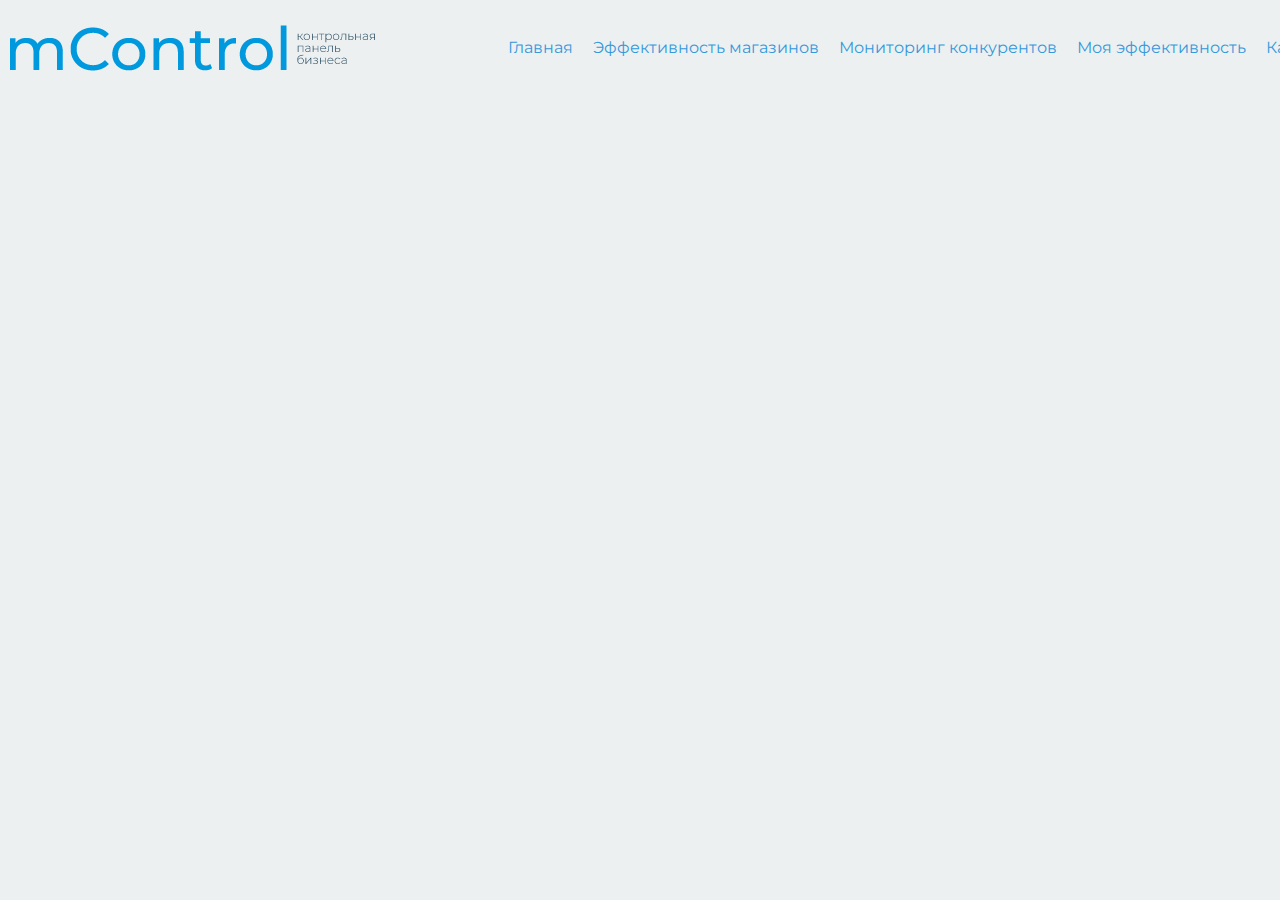
==== index.html @ c873a271 "Создана базовая структура проекта, добавлен header" ====
<!DOCTYPE html>
<html lang="ru">
<head>
    <meta charset="UTF-8">
    <meta name="viewport" content="width=device-width, initial-scale=1.0">
    <title>mControl - контрольная панель бизнеса</title>
    <link rel="stylesheet" href="css/main.css">
</head>
<body>
    <main class="main">
        <header class="header">
            <div class="logo"></div>
            <nav class="nav">
                <ul class="menu">
                    <li>Главная</li>
                    <li>Эффективность магазинов</li>
                    <li>Мониторинг конкурентов</li>
                    <li>Моя эффективность</li>
                    <li>Календарь</li>
                </ul>
            </nav>
        </header>
    </main>
</body>
</html>
---- css/main.css ----
@import url("https://fonts.googleapis.com/css2?family=Montserrat:wght@100;300;400;500;700;900&display=swap");
* {
  margin: 0;
  padding: 0;
  border: 0;
}

*, *:before, *:after {
  box-sizing: border-box;
  -moz-box-sizing: border-box;
  -webkit-box-sizing: border-box;
}

:focus, :active {
  outline: none;
}

a:focus, a:active {
  outline: none;
}

nav, header, footer, aside {
  display: block;
}

html, body {
  height: 100%;
  width: 100%;
  font-size: 100%;
  line-height: 1;
  font-size: 14px;
  -ms-text-size-adjust: 100%;
  -moz-text-size-adjust: 100%;
  -webkit-text-size-adjust: 100%;
}

input, button, textarea {
  font-family: inherit;
}

input::-ms-clear {
  display: none;
}

button {
  cursor: pointer;
}

button::-moz-focus-inner {
  padding: 0;
  border: 0;
}

a, a:visited {
  text-decoration: none;
}

a:hover {
  text-decoration: none;
}

ul, li {
  list-style: none;
}

img {
  vertical-align: top;
}

h1, h2, h3, h4, h5, h6 {
  font-size: inherit;
  font-weight: 400;
}

body {
  font-family: 'Montserrat', sans-serif;
  font-size: 16px;
  background-color: #ecf0f1;
}

body .main {
  width: 1366px;
  display: flex;
  margin: 0 auto;
}

body .main .header {
  width: 100%;
  display: flex;
  justify-content: space-between;
  align-items: center;
  margin: 25px 0;
}

body .main .header .logo {
  background: url(../img/Logo.png) no-repeat;
  width: 365px;
  height: 46px;
  margin: 0 0 0 10px;
}

body .main .header .menu {
  display: flex;
  margin: 0 10px 0 0;
}

body .main .header .menu li {
  margin-right: 20px;
  color: #3498db;
  font-weight: 400;
}

body .main .header .menu li:last-child {
  margin-right: 0;
}
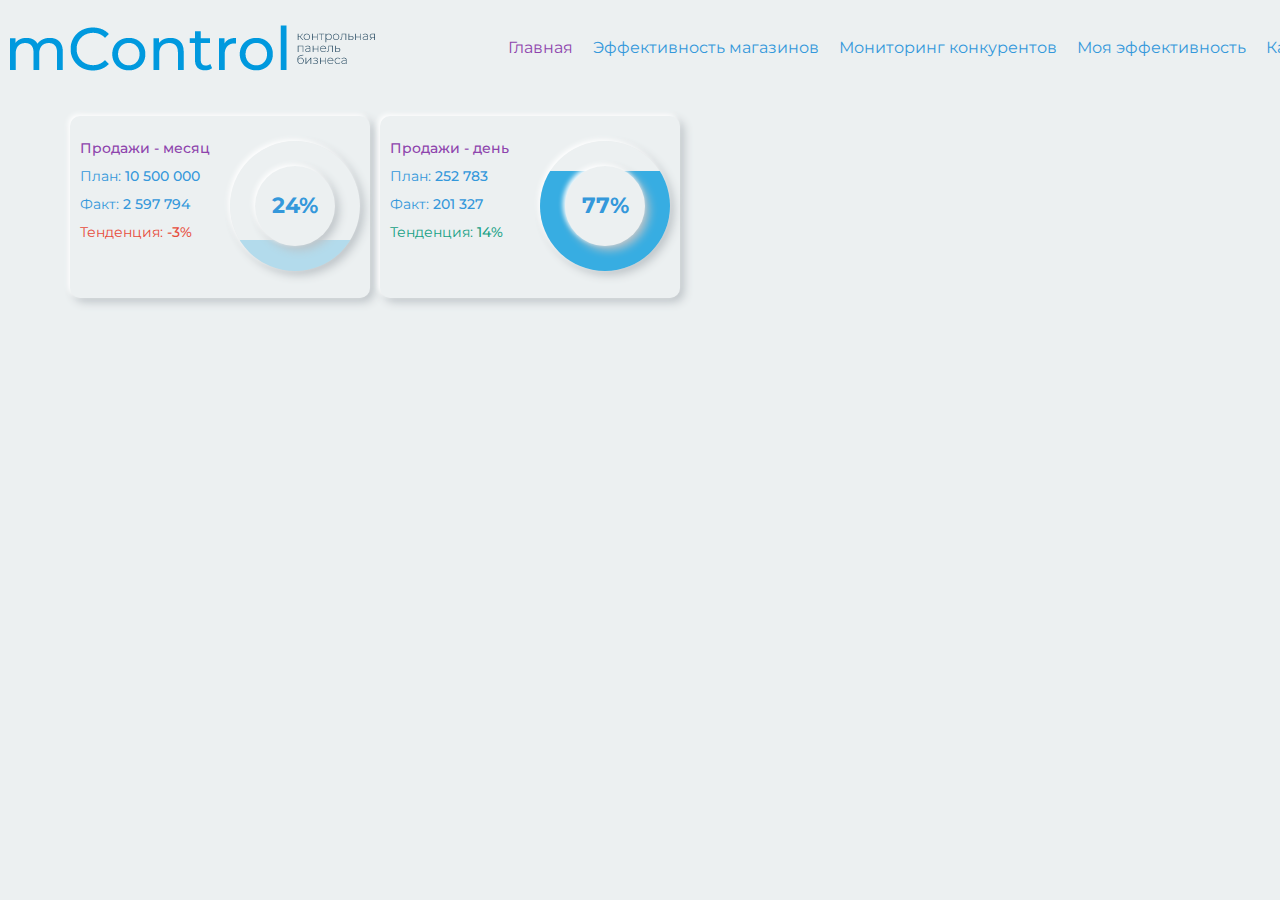
==== commit 85d66a6b: "Добавлены две карточки в категорию "Контент"." ====
--- a/index.html
+++ b/index.html
@@ -12,7 +12,7 @@
             <div class="logo"></div>
             <nav class="nav">
                 <ul class="menu">
-                    <li>Главная</li>
+                    <li class="active">Главная</li>
                     <li>Эффективность магазинов</li>
                     <li>Мониторинг конкурентов</li>
                     <li>Моя эффективность</li>
@@ -20,6 +20,59 @@
                 </ul>
             </nav>
         </header>
+
+        <content class="content">
+            <div class="card" id="monthPlan">
+                <div class="card-text">
+                    <div class="card-title">
+                        Продажи - месяц
+                    </div>
+                    <div class="card-plan">
+                        План: <span class="digit">10 500 000</span>
+                    </div>
+                    <div class="card-fact">
+                        Факт: <span class="digit">2 597 794</span>
+                    </div>
+                    <div class="card-tendention-red">
+                        Тенденция: <span class="digit-red">-3%</span>
+                    </div>
+                </div>
+                <div class="progress-bar">
+                    <div class="down-circle">
+                        <img class="progress-month" src="img/Rectangle.png" alt="">
+                        <div class="up-circle">
+                            <div class="percent">24%</div>
+                        </div>
+                    </div>
+                </div>
+            </div>
+
+            <div class="card" id="dayPlan">
+                <div class="card-text">
+                    <div class="card-title">
+                        Продажи - день
+                    </div>
+                    <div class="card-plan">
+                        План: <span class="digit">252 783</span>
+                    </div>
+                    <div class="card-fact">
+                        Факт: <span class="digit">201 327</span>
+                    </div>
+                    <div class="card-tendention-green">
+                        Тенденция: <span class="digit-green">14%</span>
+                    </div>
+                </div>
+                <div class="progress-bar">
+                    <div class="down-circle">
+                        <img class="progress-day" src="img/Rectangle.png" alt="">
+                        <div class="up-circle">
+                            <div class="percent">77%</div>
+                        </div>
+                    </div>
+                </div>
+            </div>
+            
+        </content>
     </main>
 </body>
 </html>--- a/css/main.css
+++ b/css/main.css
@@ -75,12 +75,14 @@
 body {
   font-family: 'Montserrat', sans-serif;
   font-size: 16px;
+  font-weight: 400;
   background-color: #ecf0f1;
 }
 
 body .main {
   width: 1366px;
   display: flex;
+  flex-direction: column;
   margin: 0 auto;
 }
 
@@ -89,7 +91,7 @@
   display: flex;
   justify-content: space-between;
   align-items: center;
-  margin: 25px 0;
+  margin: 25px 0 45px 0;
 }
 
 body .main .header .logo {
@@ -107,9 +109,125 @@
 body .main .header .menu li {
   margin-right: 20px;
   color: #3498db;
-  font-weight: 400;
+  font-weight: inherit;
 }
 
 body .main .header .menu li:last-child {
   margin-right: 0;
 }
+
+body .main .header .menu .active {
+  color: #8e44ad;
+}
+
+body .main .content {
+  margin: 0 60px 45px 60px;
+  display: flex;
+}
+
+body .main .content .card {
+  background-color: #ecf0f1;
+  display: flex;
+  justify-content: space-between;
+  width: 300px;
+  height: 182px;
+  margin-left: 10px;
+  font-size: 14px;
+  border-radius: 10px;
+  box-shadow: -2px -2px 5px #fff, 4px 4px 10px #bdc3c7;
+  -webkit-border-radius: 10px;
+  -moz-border-radius: 10px;
+  -ms-border-radius: 10px;
+  -o-border-radius: 10px;
+}
+
+body .main .content .card .card-text {
+  margin: 25px 0 0 10px;
+}
+
+body .main .content .card .card-text .card-title {
+  font-weight: 500;
+  color: #8e44ad;
+  margin-bottom: 14px;
+}
+
+body .main .content .card .card-text .card-plan, body .main .content .card .card-text .card-fact {
+  color: #3498db;
+  margin-bottom: 14px;
+}
+
+body .main .content .card .card-text .card-tendention-red {
+  color: #e74c3c;
+}
+
+body .main .content .card .card-text .card-tendention-green {
+  color: #16a085;
+}
+
+body .main .content .card .card-text .digit {
+  font-weight: 500;
+}
+
+body .main .content .card .card-text .digit-red {
+  font-weight: 500;
+}
+
+body .main .content .card .card-text .digit-green {
+  font-weight: 500;
+}
+
+body .main .content .card .progress-bar {
+  position: relative;
+}
+
+body .main .content .card .progress-bar .down-circle {
+  position: absolute;
+  right: 10px;
+  top: 25px;
+  width: 130px;
+  height: 130px;
+  border-radius: 50%;
+  -webkit-border-radius: 50%;
+  -moz-border-radius: 50%;
+  -ms-border-radius: 50%;
+  -o-border-radius: 50%;
+  box-shadow: -2px -2px 5px #fff, 4px 4px 10px #bdc3c7;
+  overflow: hidden;
+}
+
+body .main .content .card .progress-bar .down-circle .progress-month {
+  position: absolute;
+  top: 99px;
+  opacity: 24%;
+}
+
+body .main .content .card .progress-bar .down-circle .progress-day {
+  position: absolute;
+  top: 30px;
+  opacity: 77%;
+}
+
+body .main .content .card .progress-bar .down-circle .up-circle {
+  position: absolute;
+  width: 80px;
+  height: 80px;
+  left: 25px;
+  top: 25px;
+  background-color: #ecf0f1;
+  border-radius: 50%;
+  -webkit-border-radius: 50%;
+  -moz-border-radius: 50%;
+  -ms-border-radius: 50%;
+  -o-border-radius: 50%;
+  box-shadow: -2px -2px 5px #fff, 4px 4px 10px #bdc3c7;
+  z-index: 13;
+}
+
+body .main .content .card .progress-bar .down-circle .up-circle .percent {
+  position: absolute;
+  font-size: 22px;
+  font-weight: 700;
+  color: #3498db;
+  left: 17px;
+  top: 29px;
+}
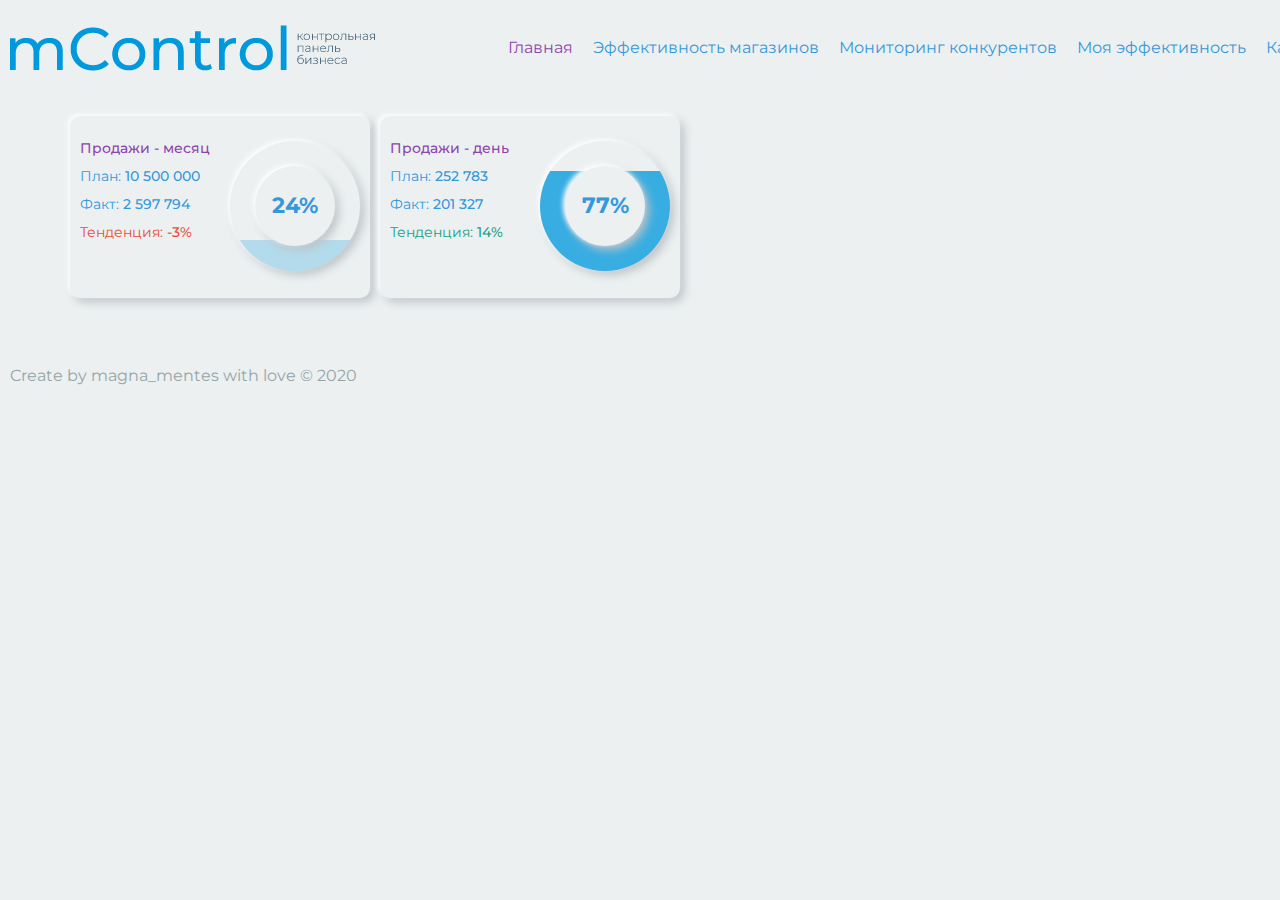
==== commit 89a680e5: "Добавлен footer" ====
--- a/index.html
+++ b/index.html
@@ -73,6 +73,10 @@
             </div>
             
         </content>
+
+        <footer class="footer">
+            <h2>Create by magna_mentes with love &copy 2020</h2>
+        </footer>
     </main>
 </body>
 </html>--- a/css/main.css
+++ b/css/main.css
@@ -220,7 +220,6 @@
   -ms-border-radius: 50%;
   -o-border-radius: 50%;
   box-shadow: -2px -2px 5px #fff, 4px 4px 10px #bdc3c7;
-  z-index: 13;
 }
 
 body .main .content .card .progress-bar .down-circle .up-circle .percent {
@@ -231,3 +230,12 @@
   left: 17px;
   top: 29px;
 }
+
+body .main .footer {
+  margin: 25px 0 25px 10px;
+}
+
+body .main .footer h2 {
+  color: #95a5a6;
+  font-size: 16px;
+}
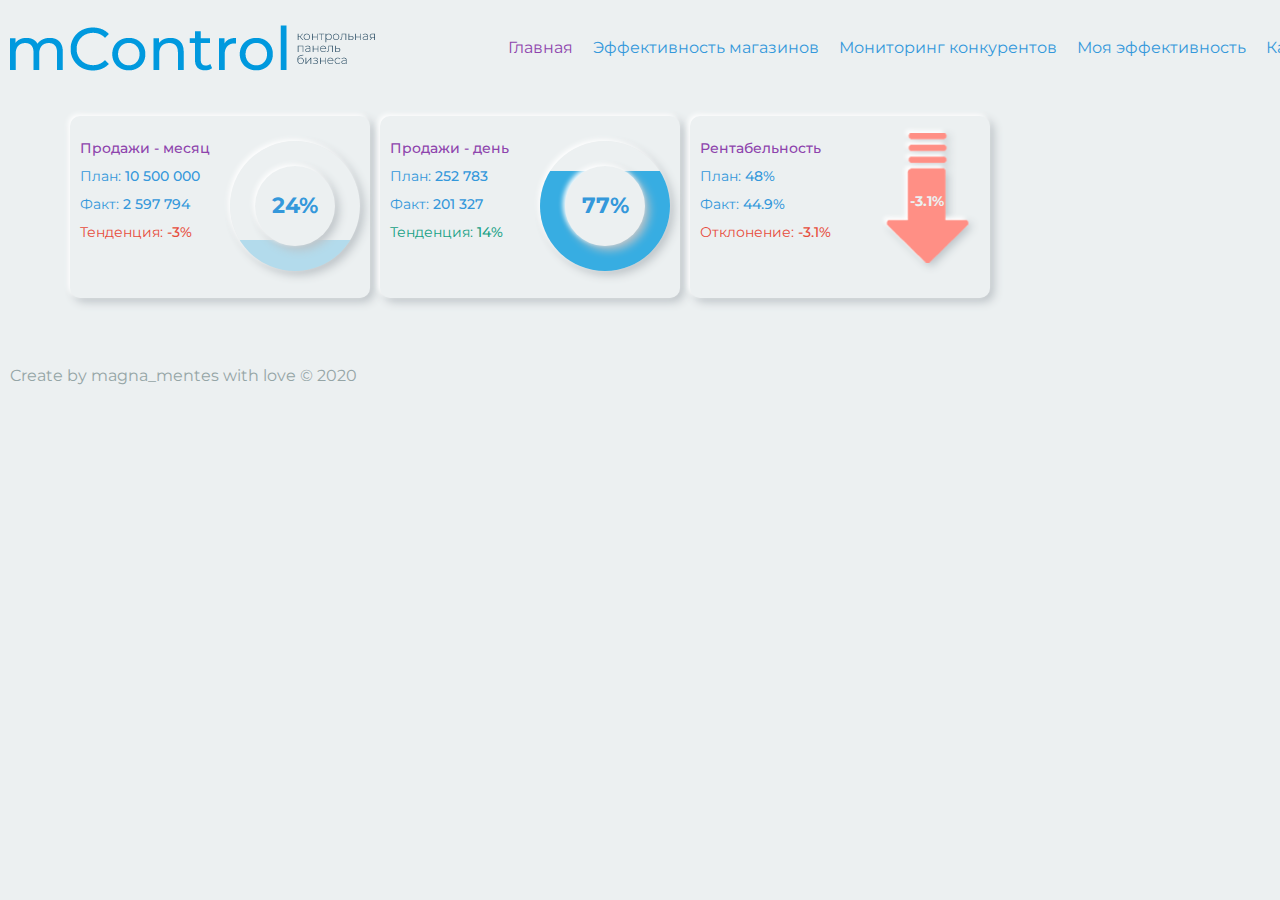
==== commit 3e3200a1: "Добавлена карточка рентабельность" ====
--- a/index.html
+++ b/index.html
@@ -71,6 +71,28 @@
                     </div>
                 </div>
             </div>
+
+            <div class="card" id="profitability">
+                <div class="card-text">
+                    <div class="card-title">
+                        Рентабельность
+                    </div>
+                    <div class="card-plan">
+                        План: <span class="digit">48%</span>
+                    </div>
+                    <div class="card-fact">
+                        Факт: <span class="digit">44.9%</span>
+                    </div>
+                    <div class="card-tendention-red">
+                        Отклонение: <span class="digit-red">-3.1%</span>
+                    </div>
+                </div>
+                <div class="progress-bar">
+                    <div class="arrow">
+                        <div class="percent">-3.1%</div>
+                    </div>
+                </div>
+            </div>
             
         </content>
 
--- a/css/main.css
+++ b/css/main.css
@@ -231,6 +231,24 @@
   top: 29px;
 }
 
+body .main .content .card .arrow {
+  display: flex;
+  text-align: center;
+  align-items: center;
+  justify-content: center;
+  width: 101px;
+  height: 149px;
+  margin: 10px 10px 0 0;
+  background: url(../img/ArrowDown.png);
+}
+
+body .main .content .card .arrow .percent {
+  font-size: 14px;
+  color: #ecf0f1;
+  font-weight: 700;
+  margin-right: 5px;
+}
+
 body .main .footer {
   margin: 25px 0 25px 10px;
 }
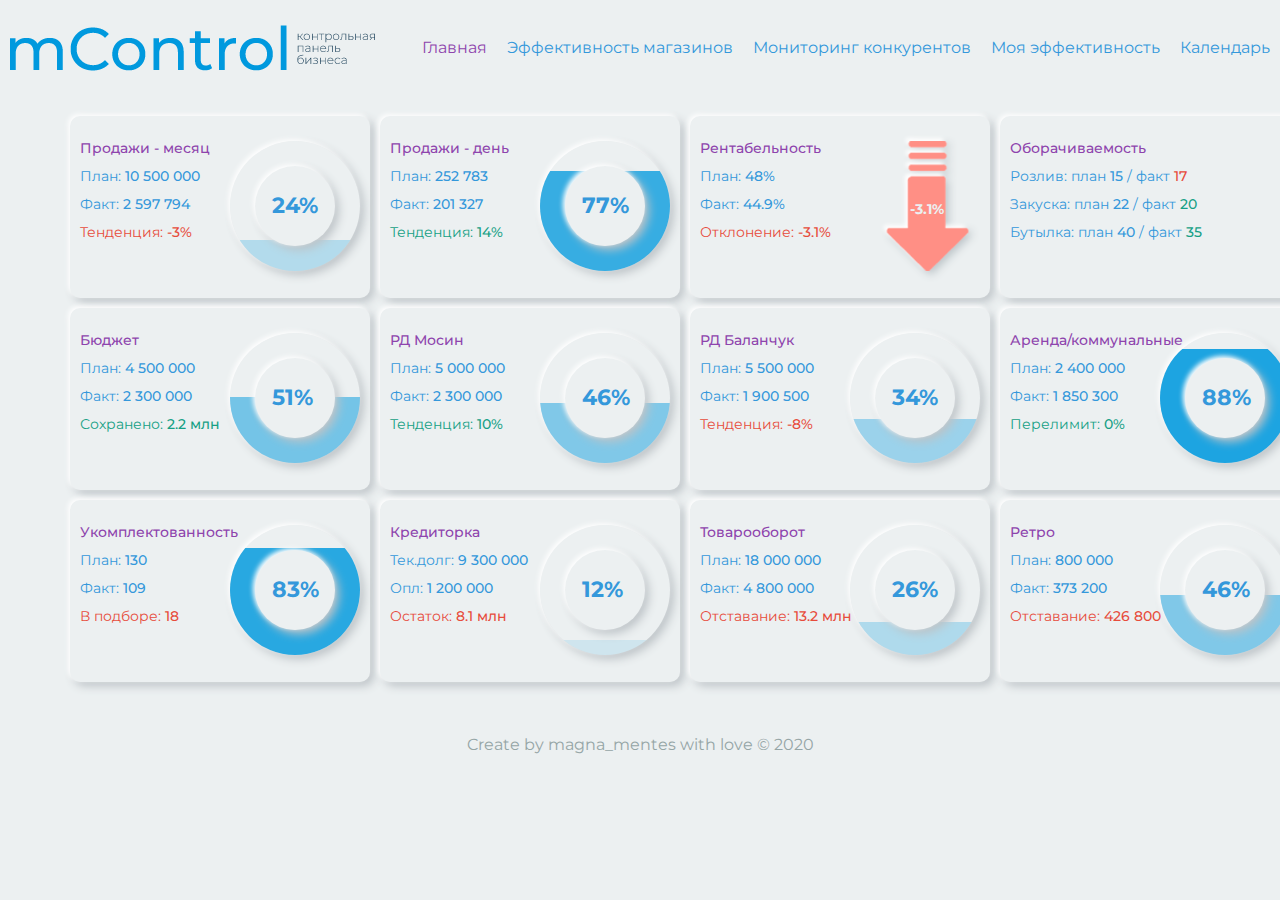
==== commit ad3826ed: "Закончена верстка главной страницы" ====
--- a/index.html
+++ b/index.html
@@ -93,6 +93,223 @@
                     </div>
                 </div>
             </div>
+
+            <div class="card" id="turnover">
+                <div class="card-text">
+                    <div class="card-title">
+                        Оборачиваемость
+                    </div>
+                    <div class="card-plan">
+                        Розлив: план <span class="digit">15</span> / факт <span class="digit-red">17</span>
+                    </div>
+                    <div class="card-fact">
+                        Закуска: план <span class="digit">22</span> / факт <span class="digit-green">20</span>
+                    </div>
+                    <div class="card-fact">
+                        Бутылка: план <span class="digit">40</span> / факт <span class="digit-green">35</span>
+                    </div>
+                </div>
+            </div>
+
+            <div class="card" id="budget">
+                <div class="card-text">
+                    <div class="card-title">
+                        Бюджет
+                    </div>
+                    <div class="card-plan">
+                        План: <span class="digit">4 500 000</span>
+                    </div>
+                    <div class="card-fact">
+                        Факт: <span class="digit">2 300 000</span>
+                    </div>
+                    <div class="card-tendention-green">
+                        Сохранено: <span class="digit-green">2.2 млн</span>
+                    </div>
+                </div>
+                <div class="progress-bar">
+                    <div class="down-circle">
+                        <img class="progress-budget" src="img/Rectangle.png" alt="">
+                        <div class="up-circle">
+                            <div class="percent">51%</div>
+                        </div>
+                    </div>
+                </div>
+            </div>
+
+            <div class="card" id="rd1">
+                <div class="card-text">
+                    <div class="card-title">
+                        РД Мосин
+                    </div>
+                    <div class="card-plan">
+                        План: <span class="digit">5 000 000</span>
+                    </div>
+                    <div class="card-fact">
+                        Факт: <span class="digit">2 300 000</span>
+                    </div>
+                    <div class="card-tendention-green">
+                        Тенденция: <span class="digit-green">10%</span>
+                    </div>
+                </div>
+                <div class="progress-bar">
+                    <div class="down-circle">
+                        <img class="progress-rd1" src="img/Rectangle.png" alt="">
+                        <div class="up-circle">
+                            <div class="percent">46%</div>
+                        </div>
+                    </div>
+                </div>
+            </div>
+
+            <div class="card" id="rd2">
+                <div class="card-text">
+                    <div class="card-title">
+                        РД Баланчук
+                    </div>
+                    <div class="card-plan">
+                        План: <span class="digit">5 500 000</span>
+                    </div>
+                    <div class="card-fact">
+                        Факт: <span class="digit">1 900 500</span>
+                    </div>
+                    <div class="card-tendention-red">
+                        Тенденция: <span class="digit-red">-8%</span>
+                    </div>
+                </div>
+                <div class="progress-bar">
+                    <div class="down-circle">
+                        <img class="progress-rd2" src="img/Rectangle.png" alt="">
+                        <div class="up-circle">
+                            <div class="percent">34%</div>
+                        </div>
+                    </div>
+                </div>
+            </div>
+
+            <div class="card" id="arenda">
+                <div class="card-text">
+                    <div class="card-title">
+                        Аренда/коммунальные
+                    </div>
+                    <div class="card-plan">
+                        План: <span class="digit">2 400 000</span>
+                    </div>
+                    <div class="card-fact">
+                        Факт: <span class="digit">1 850 300</span>
+                    </div>
+                    <div class="card-tendention-green">
+                        Перелимит: <span class="digit-green">0%</span>
+                    </div>
+                </div>
+                <div class="progress-bar">
+                    <div class="down-circle">
+                        <img class="progress-arenda" src="img/Rectangle.png" alt="">
+                        <div class="up-circle">
+                            <div class="percent">88%</div>
+                        </div>
+                    </div>
+                </div>
+            </div>
+
+            <div class="card" id="employes">
+                <div class="card-text">
+                    <div class="card-title">
+                        Укомплектованность
+                    </div>
+                    <div class="card-plan">
+                        План: <span class="digit">130</span>
+                    </div>
+                    <div class="card-fact">
+                        Факт: <span class="digit">109</span>
+                    </div>
+                    <div class="card-tendention-red">
+                        В подборе: <span class="digit-red">18</span>
+                    </div>
+                </div>
+                <div class="progress-bar">
+                    <div class="down-circle">
+                        <img class="progress-employes" src="img/Rectangle.png" alt="">
+                        <div class="up-circle">
+                            <div class="percent">83%</div>
+                        </div>
+                    </div>
+                </div>
+            </div>
+
+            <div class="card" id="credit">
+                <div class="card-text">
+                    <div class="card-title">
+                        Кредиторка
+                    </div>
+                    <div class="card-plan">
+                        Тек.долг: <span class="digit">9 300 000</span>
+                    </div>
+                    <div class="card-fact">
+                        Опл: <span class="digit">1 200 000</span>
+                    </div>
+                    <div class="card-tendention-red">
+                        Остаток: <span class="digit-red">8.1 млн</span>
+                    </div>
+                </div>
+                <div class="progress-bar">
+                    <div class="down-circle">
+                        <img class="progress-credit" src="img/Rectangle.png" alt="">
+                        <div class="up-circle">
+                            <div class="percent">12%</div>
+                        </div>
+                    </div>
+                </div>
+            </div>
+
+            <div class="card" id="tovarooborot">
+                <div class="card-text">
+                    <div class="card-title">
+                        Товарооборот
+                    </div>
+                    <div class="card-plan">
+                        План: <span class="digit">18 000 000</span>
+                    </div>
+                    <div class="card-fact">
+                        Факт: <span class="digit">4 800 000</span>
+                    </div>
+                    <div class="card-tendention-red">
+                        Отставание: <span class="digit-red">13.2 млн</span>
+                    </div>
+                </div>
+                <div class="progress-bar">
+                    <div class="down-circle">
+                        <img class="progress-tovarooborot" src="img/Rectangle.png" alt="">
+                        <div class="up-circle">
+                            <div class="percent">26%</div>
+                        </div>
+                    </div>
+                </div>
+            </div>
+
+            <div class="card" id="retro">
+                <div class="card-text">
+                    <div class="card-title">
+                        Ретро
+                    </div>
+                    <div class="card-plan">
+                        План: <span class="digit">800 000</span>
+                    </div>
+                    <div class="card-fact">
+                        Факт: <span class="digit">373 200</span>
+                    </div>
+                    <div class="card-tendention-red">
+                        Отставание: <span class="digit-red">426 800</span>
+                    </div>
+                </div>
+                <div class="progress-bar">
+                    <div class="down-circle">
+                        <img class="progress-retro" src="img/Rectangle.png" alt="">
+                        <div class="up-circle">
+                            <div class="percent">46%</div>
+                        </div>
+                    </div>
+                </div>
+            </div>
             
         </content>
 
--- a/css/main.css
+++ b/css/main.css
@@ -80,7 +80,7 @@
 }
 
 body .main {
-  width: 1366px;
+  max-width: 1366px;
   display: flex;
   flex-direction: column;
   margin: 0 auto;
@@ -121,8 +121,10 @@
 }
 
 body .main .content {
+  width: 100%;
   margin: 0 60px 45px 60px;
   display: flex;
+  flex-wrap: wrap;
 }
 
 body .main .content .card {
@@ -131,7 +133,7 @@
   justify-content: space-between;
   width: 300px;
   height: 182px;
-  margin-left: 10px;
+  margin: 0 0 10px 10px;
   font-size: 14px;
   border-radius: 10px;
   box-shadow: -2px -2px 5px #fff, 4px 4px 10px #bdc3c7;
@@ -170,10 +172,12 @@
 
 body .main .content .card .card-text .digit-red {
   font-weight: 500;
+  color: #e74c3c;
 }
 
 body .main .content .card .card-text .digit-green {
   font-weight: 500;
+  color: #16a085;
 }
 
 body .main .content .card .progress-bar {
@@ -207,6 +211,54 @@
   opacity: 77%;
 }
 
+body .main .content .card .progress-bar .down-circle .progress-budget {
+  position: absolute;
+  top: 64px;
+  opacity: 51%;
+}
+
+body .main .content .card .progress-bar .down-circle .progress-rd1 {
+  position: absolute;
+  top: 70px;
+  opacity: 46%;
+}
+
+body .main .content .card .progress-bar .down-circle .progress-rd2 {
+  position: absolute;
+  top: 86px;
+  opacity: 34%;
+}
+
+body .main .content .card .progress-bar .down-circle .progress-arenda {
+  position: absolute;
+  top: 16px;
+  opacity: 88%;
+}
+
+body .main .content .card .progress-bar .down-circle .progress-employes {
+  position: absolute;
+  top: 23px;
+  opacity: 83%;
+}
+
+body .main .content .card .progress-bar .down-circle .progress-credit {
+  position: absolute;
+  top: 115px;
+  opacity: 12%;
+}
+
+body .main .content .card .progress-bar .down-circle .progress-tovarooborot {
+  position: absolute;
+  top: 97px;
+  opacity: 26%;
+}
+
+body .main .content .card .progress-bar .down-circle .progress-retro {
+  position: absolute;
+  top: 70px;
+  opacity: 46%;
+}
+
 body .main .content .card .progress-bar .down-circle .up-circle {
   position: absolute;
   width: 80px;
@@ -238,7 +290,7 @@
   justify-content: center;
   width: 101px;
   height: 149px;
-  margin: 10px 10px 0 0;
+  margin: 18px 10px 0 0;
   background: url(../img/ArrowDown.png);
 }
 
@@ -250,10 +302,12 @@
 }
 
 body .main .footer {
-  margin: 25px 0 25px 10px;
+  width: 100%;
+  margin: 0 auto;
 }
 
 body .main .footer h2 {
   color: #95a5a6;
   font-size: 16px;
-}
+  text-align: center;
+}
